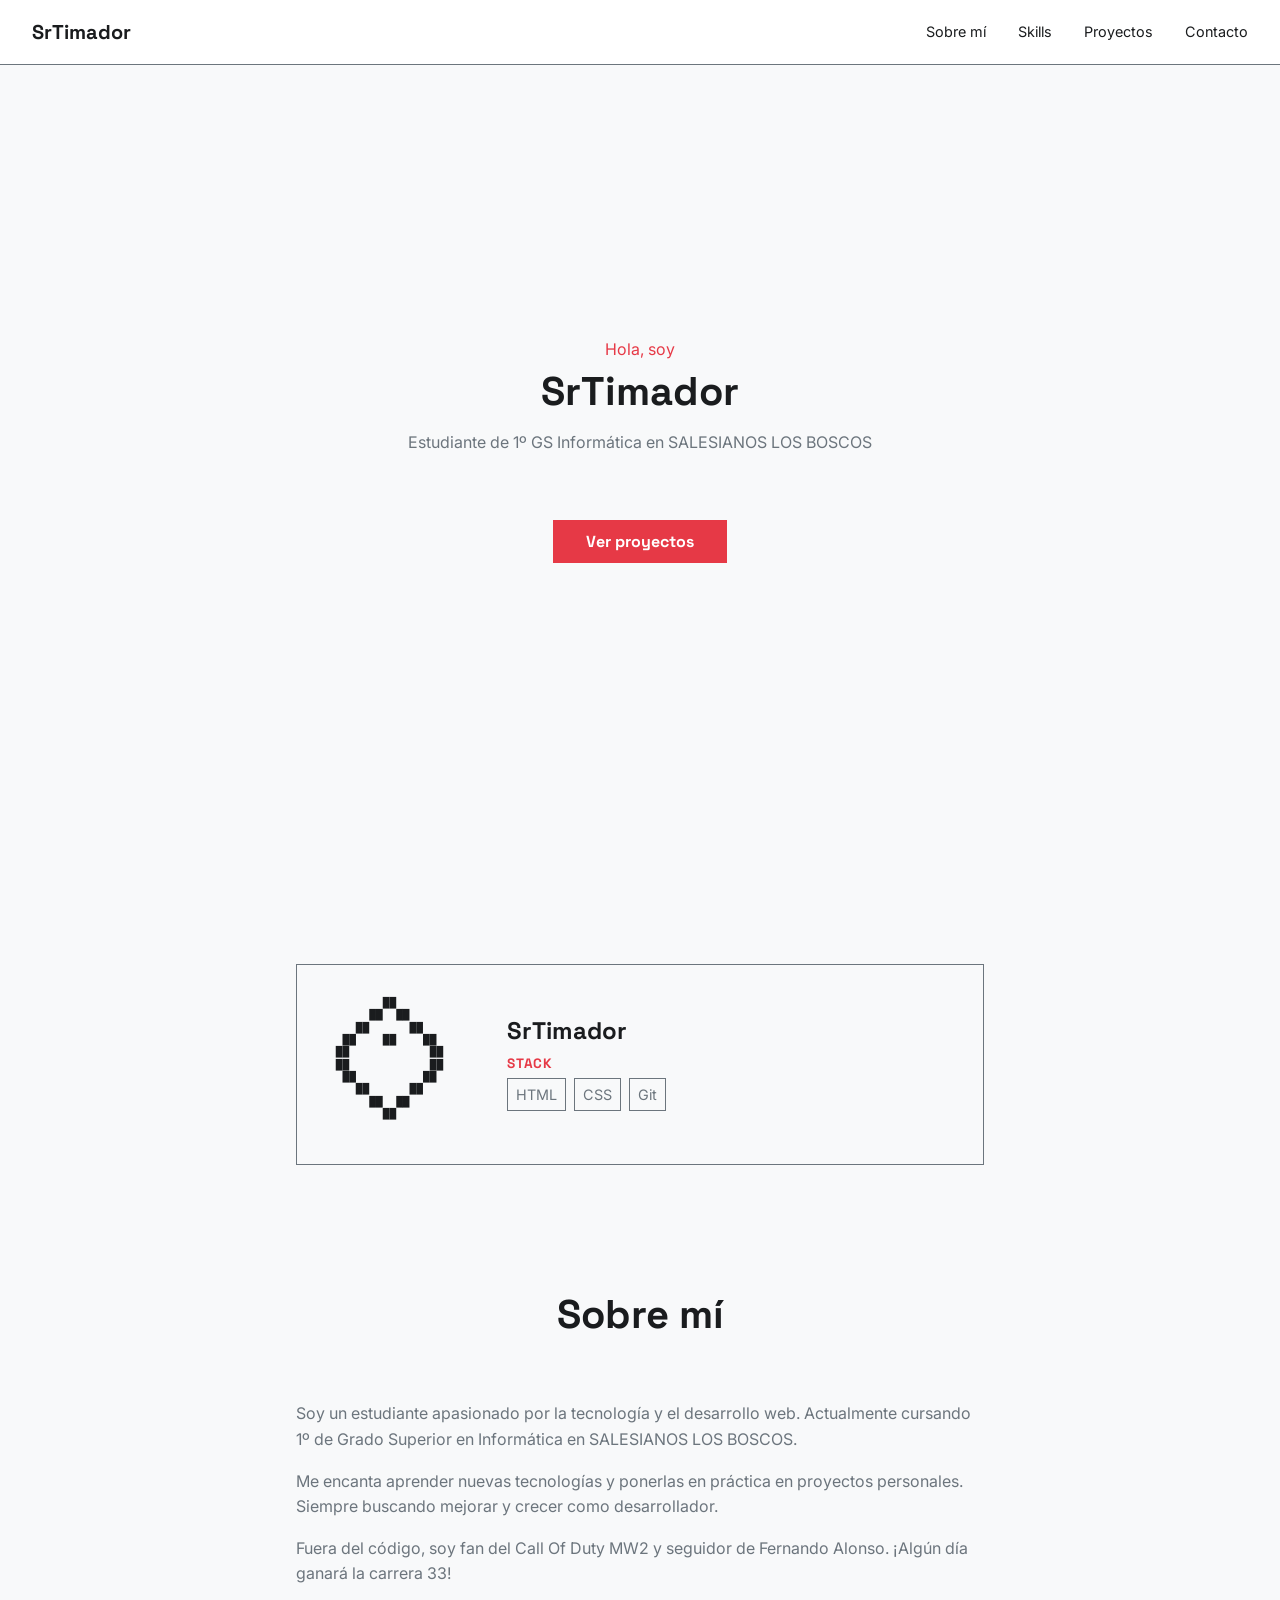
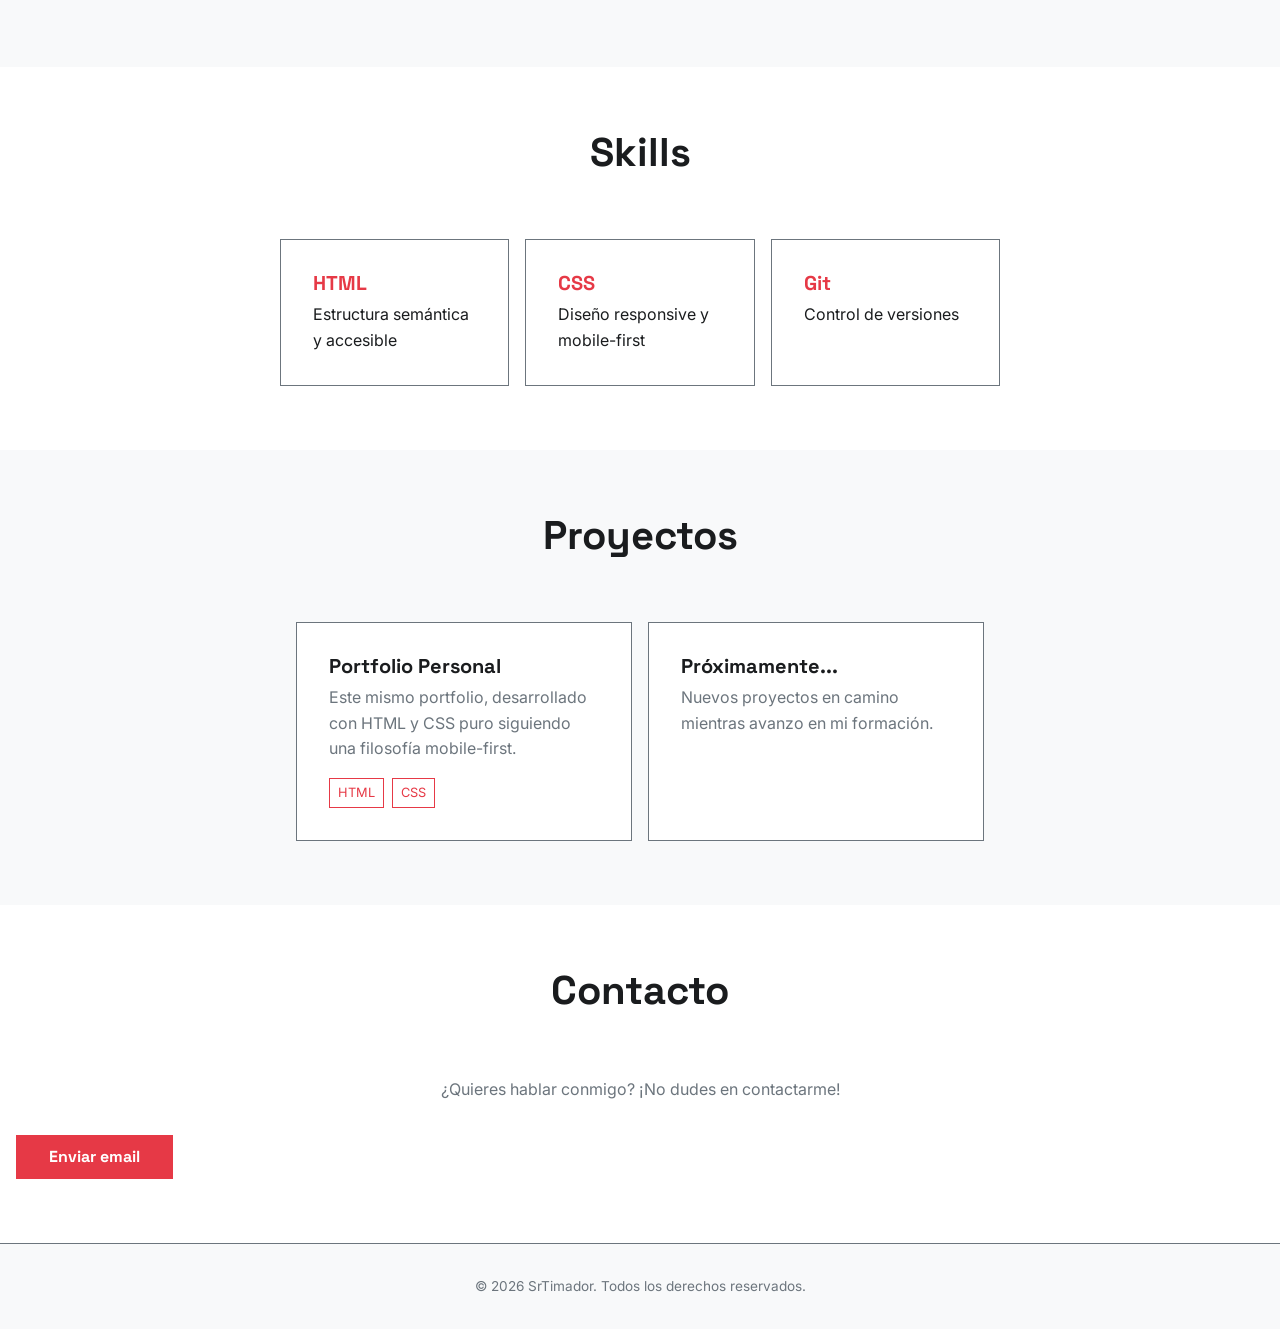
==== portfolio.html @ 5d16a778 "fase 1 portfolio personal con design system e identidad Batman ASCII" ====
<!DOCTYPE html>
<html lang="es">
<head>
  <meta charset="UTF-8">
  <meta name="viewport" content="width=device-width, initial-scale=1.0">
  <title>SrTimador - Portfolio</title>
  <link rel="stylesheet" href="style.css">
  <link rel="preconnect" href="https://fonts.googleapis.com">
  <link rel="preconnect" href="https://fonts.gstatic.com" crossorigin>
  <link href="https://fonts.googleapis.com/css2?family=Inter:wght@400;600&family=Space+Grotesk:wght@700&display=swap" rel="stylesheet">
</head>
<body>
  <!-- Navegación -->
  <nav class="nav">
    <a href="index.html" class="nav__logo">SrTimador</a>
    <ul class="nav__links">
      <li><a href="#sobre-mi">Sobre mí</a></li>
      <li><a href="#skills">Skills</a></li>
      <li><a href="#proyectos">Proyectos</a></li>
      <li><a href="#contacto">Contacto</a></li>
    </ul>
  </nav>

  <!-- Hero -->
  <header class="hero">
    <div class="hero__content">
      <p class="hero__greeting">Hola, soy</p>
      <h1 class="hero__title">SrTimador</h1>
      <p class="hero__subtitle">Estudiante de 1º GS Informática en SALESIANOS LOS BOSCOS</p>
      <a href="#proyectos" class="btn">Ver proyectos</a>
    </div>
  </header>

  <!-- Identidad -->
  <section class="section">
    <div class="identity">
      <pre class="identity__ascii">
        ██
      ██  ██
    ██      ██
  ██    ██    ██
 ██            ██
 ██            ██
  ██          ██
    ██      ██
      ██  ██
        ██
      </pre>
      <div class="identity__info">
        <h2 class="identity__name">SrTimador</h2>
        <div class="identity__stack">
          <span class="identity__label">Stack</span>
          <ul class="identity__list">
            <li>HTML</li>
            <li>CSS</li>
            <li>Git</li>
          </ul>
        </div>
      </div>
    </div>
  </section>

  <!-- Sobre mí -->
  <section id="sobre-mi" class="section">
    <h2 class="section__title">Sobre mí</h2>
    <div class="about">
      <div class="about__text">
        <p>Soy un estudiante apasionado por la tecnología y el desarrollo web. Actualmente cursando 1º de Grado Superior en Informática en SALESIANOS LOS BOSCOS.</p>
        <p>Me encanta aprender nuevas tecnologías y ponerlas en práctica en proyectos personales. Siempre buscando mejorar y crecer como desarrollador.</p>
        <p>Fuera del código, soy fan del Call Of Duty MW2 y seguidor de Fernando Alonso. ¡Algún día ganará la carrera 33!</p>
      </div>
    </div>
  </section>

  <!-- Skills -->
  <section id="skills" class="section section--alt">
    <h2 class="section__title">Skills</h2>
    <div class="skills">
      <div class="skill-card">
        <h3 class="skill-card__title">HTML</h3>
        <p>Estructura semántica y accesible</p>
      </div>
      <div class="skill-card">
        <h3 class="skill-card__title">CSS</h3>
        <p>Diseño responsive y mobile-first</p>
      </div>
      <div class="skill-card">
        <h3 class="skill-card__title">Git</h3>
        <p>Control de versiones</p>
      </div>
    </div>
  </section>

  <!-- Proyectos -->
  <section id="proyectos" class="section">
    <h2 class="section__title">Proyectos</h2>
    <div class="projects">
      <article class="project-card">
        <div class="project-card__content">
          <h3 class="project-card__title">Portfolio Personal</h3>
          <p class="project-card__desc">Este mismo portfolio, desarrollado con HTML y CSS puro siguiendo una filosofía mobile-first.</p>
          <div class="project-card__tags">
            <span class="tag">HTML</span>
            <span class="tag">CSS</span>
          </div>
        </div>
      </article>
      <article class="project-card">
        <div class="project-card__content">
          <h3 class="project-card__title">Próximamente...</h3>
          <p class="project-card__desc">Nuevos proyectos en camino mientras avanzo en mi formación.</p>
        </div>
      </article>
    </div>
  </section>

  <!-- Contacto -->
  <section id="contacto" class="section section--alt">
    <h2 class="section__title">Contacto</h2>
    <p class="contact__text">¿Quieres hablar conmigo? ¡No dudes en contactarme!</p>
    <a href="mailto:contacto@ejemplo.com" class="btn">Enviar email</a>
  </section>

  <!-- Footer -->
  <footer class="footer">
    <p>&copy; 2026 SrTimador. Todos los derechos reservados.</p>
  </footer>
</body>
</html>
---- style.css ----
/* Reset y estilos base */
* {
  margin: 0;
  padding: 0;
  box-sizing: border-box;
}

:root {
  --color-primary: #1A1C1E;
  --color-accent: #E63946;
  --color-background: #F8F9FA;
  --color-text: #1A1C1E;
  --color-muted: #6C757D;
  --color-white: #FFFFFF;
  --font-heading: "Space Grotesk", sans-serif;
  --font-body: "Inter", sans-serif;
  --spacing-xs: 4px;
  --spacing-sm: 8px;
  --spacing-md: 16px;
  --spacing-lg: 32px;
  --spacing-xl: 64px;
}

html {
  scroll-behavior: smooth;
}

body {
  font-family: var(--font-body);
  font-size: 1rem;
  line-height: 1.6;
  background-color: var(--color-background);
  color: var(--color-text);
}

h1, h2, h3 {
  font-family: var(--font-heading);
  font-weight: 700;
  line-height: 1.1;
}

a {
  color: var(--color-accent);
  text-decoration: none;
}

a:hover {
  text-decoration: underline;
}

/* Navegación */
.nav {
  position: fixed;
  top: 0;
  left: 0;
  right: 0;
  display: flex;
  justify-content: space-between;
  align-items: center;
  padding: var(--spacing-md);
  background: var(--color-white);
  border-bottom: 1px solid var(--color-muted);
  z-index: 1000;
}

.nav__logo {
  font-family: var(--font-heading);
  font-size: 1.25rem;
  font-weight: 700;
  color: var(--color-primary);
}

.nav__logo:hover {
  text-decoration: none;
}

.nav__links {
  display: flex;
  gap: var(--spacing-lg);
  list-style: none;
}

.nav__links a {
  color: var(--color-text);
  font-size: 0.9rem;
  transition: color 0.2s;
}

.nav__links a:hover {
  color: var(--color-accent);
  text-decoration: none;
}

/* Hero */
.hero {
  min-height: 100vh;
  display: flex;
  align-items: center;
  justify-content: center;
  text-align: center;
  padding: var(--spacing-xl) var(--spacing-md);
}

.hero__greeting {
  color: var(--color-accent);
  font-size: 1rem;
  margin-bottom: var(--spacing-sm);
}

.hero__title {
  font-size: 2.5rem;
  color: var(--color-primary);
  margin-bottom: var(--spacing-md);
}

.hero__subtitle {
  color: var(--color-muted);
  font-size: 1rem;
  margin-bottom: var(--spacing-xl);
}

/* Botones */
.btn {
  display: inline-block;
  padding: var(--spacing-sm) var(--spacing-lg);
  background: var(--color-accent);
  color: var(--color-white);
  font-family: var(--font-heading);
  font-weight: 700;
  border: 1px solid var(--color-accent);
  border-radius: 0;
  transition: background 0.2s, color 0.2s;
}

.btn:hover {
  background: var(--color-white);
  color: var(--color-accent);
  transform: none;
  text-decoration: none;
}

/* Secciones */
.section {
  padding: var(--spacing-xl) var(--spacing-md);
  max-width: 720px;
  margin: 0 auto;
}

.section--alt {
  background-color: var(--color-white);
  max-width: 100%;
}

.section--alt > .section__title,
.section--alt > .skills,
.section--alt > .projects,
.section--alt > .contact__text,
.section--alt > .btn {
  max-width: 720px;
  margin-left: auto;
  margin-right: auto;
}

.section__title {
  font-size: 2.5rem;
  color: var(--color-primary);
  margin-bottom: var(--spacing-xl);
  text-align: center;
}

/* Identidad */
.identity {
  display: flex;
  flex-direction: column;
  align-items: center;
  gap: var(--spacing-lg);
  border: 1px solid var(--color-muted);
  padding: var(--spacing-lg);
}

.identity__ascii {
  font-family: monospace;
  font-size: 0.7rem;
  line-height: 1.1;
  color: var(--color-primary);
  white-space: pre;
  margin: 0;
}

.identity__info {
  text-align: center;
}

.identity__name {
  font-family: var(--font-heading);
  font-size: 1.5rem;
  font-weight: 700;
  color: var(--color-text);
  margin-bottom: var(--spacing-sm);
}

.identity__label {
  font-family: var(--font-heading);
  font-weight: 700;
  color: var(--color-accent);
  font-size: 0.85rem;
  text-transform: uppercase;
  letter-spacing: 0.05em;
  display: block;
  margin-bottom: var(--spacing-xs);
}

.identity__list {
  list-style: none;
  display: flex;
  gap: var(--spacing-sm);
  justify-content: center;
  padding: 0;
  margin: 0;
}

.identity__list li {
  font-family: var(--font-body);
  font-size: 0.9rem;
  color: var(--color-muted);
  padding: var(--spacing-xs) var(--spacing-sm);
  border: 1px solid var(--color-muted);
}

/* Sobre mí */
.about__text p {
  margin-bottom: var(--spacing-md);
  color: var(--color-muted);
}

/* Skills */
.skills {
  display: grid;
  grid-template-columns: 1fr;
  gap: var(--spacing-md);
}

.skill-card {
  background: var(--color-white);
  padding: var(--spacing-lg);
  border: 1px solid var(--color-muted);
}

.skill-card:hover {
  border-color: var(--color-accent);
}

.skill-card__title {
  font-size: 1.25rem;
  color: var(--color-accent);
  margin-bottom: var(--spacing-sm);
}

/* Proyectos */
.projects {
  display: grid;
  grid-template-columns: 1fr;
  gap: var(--spacing-md);
}

.project-card {
  background: var(--color-white);
  border: 1px solid var(--color-muted);
  transition: border-color 0.2s;
}

.project-card:hover {
  border-color: var(--color-accent);
}

.project-card__content {
  padding: var(--spacing-lg);
}

.project-card__title {
  font-size: 1.25rem;
  color: var(--color-primary);
  margin-bottom: var(--spacing-sm);
}

.project-card__desc {
  color: var(--color-muted);
  margin-bottom: var(--spacing-md);
}

.project-card__tags {
  display: flex;
  gap: var(--spacing-sm);
  flex-wrap: wrap;
}

.tag {
  background: transparent;
  color: var(--color-accent);
  padding: var(--spacing-xs) var(--spacing-sm);
  border: 1px solid var(--color-accent);
  font-size: 0.8rem;
  font-family: var(--font-body);
}

/* Contacto */
.contact__text {
  text-align: center;
  color: var(--color-muted);
  margin-bottom: var(--spacing-lg);
}

/* Footer */
.footer {
  text-align: center;
  padding: var(--spacing-lg) var(--spacing-md);
  color: var(--color-muted);
  font-size: 0.85rem;
  border-top: 1px solid var(--color-muted);
}

/* Tablet y desktop */
@media (min-width: 768px) {
  .hero__title {
    font-size: 2.5rem;
  }

  .identity {
    flex-direction: row;
    text-align: left;
    gap: var(--spacing-xl);
  }

  .identity__info {
    text-align: left;
  }

  .identity__list {
    justify-content: flex-start;
  }

  .skills {
    grid-template-columns: repeat(3, 1fr);
  }

  .projects {
    grid-template-columns: repeat(2, 1fr);
  }

  .nav {
    padding: var(--spacing-md) var(--spacing-lg);
  }
}
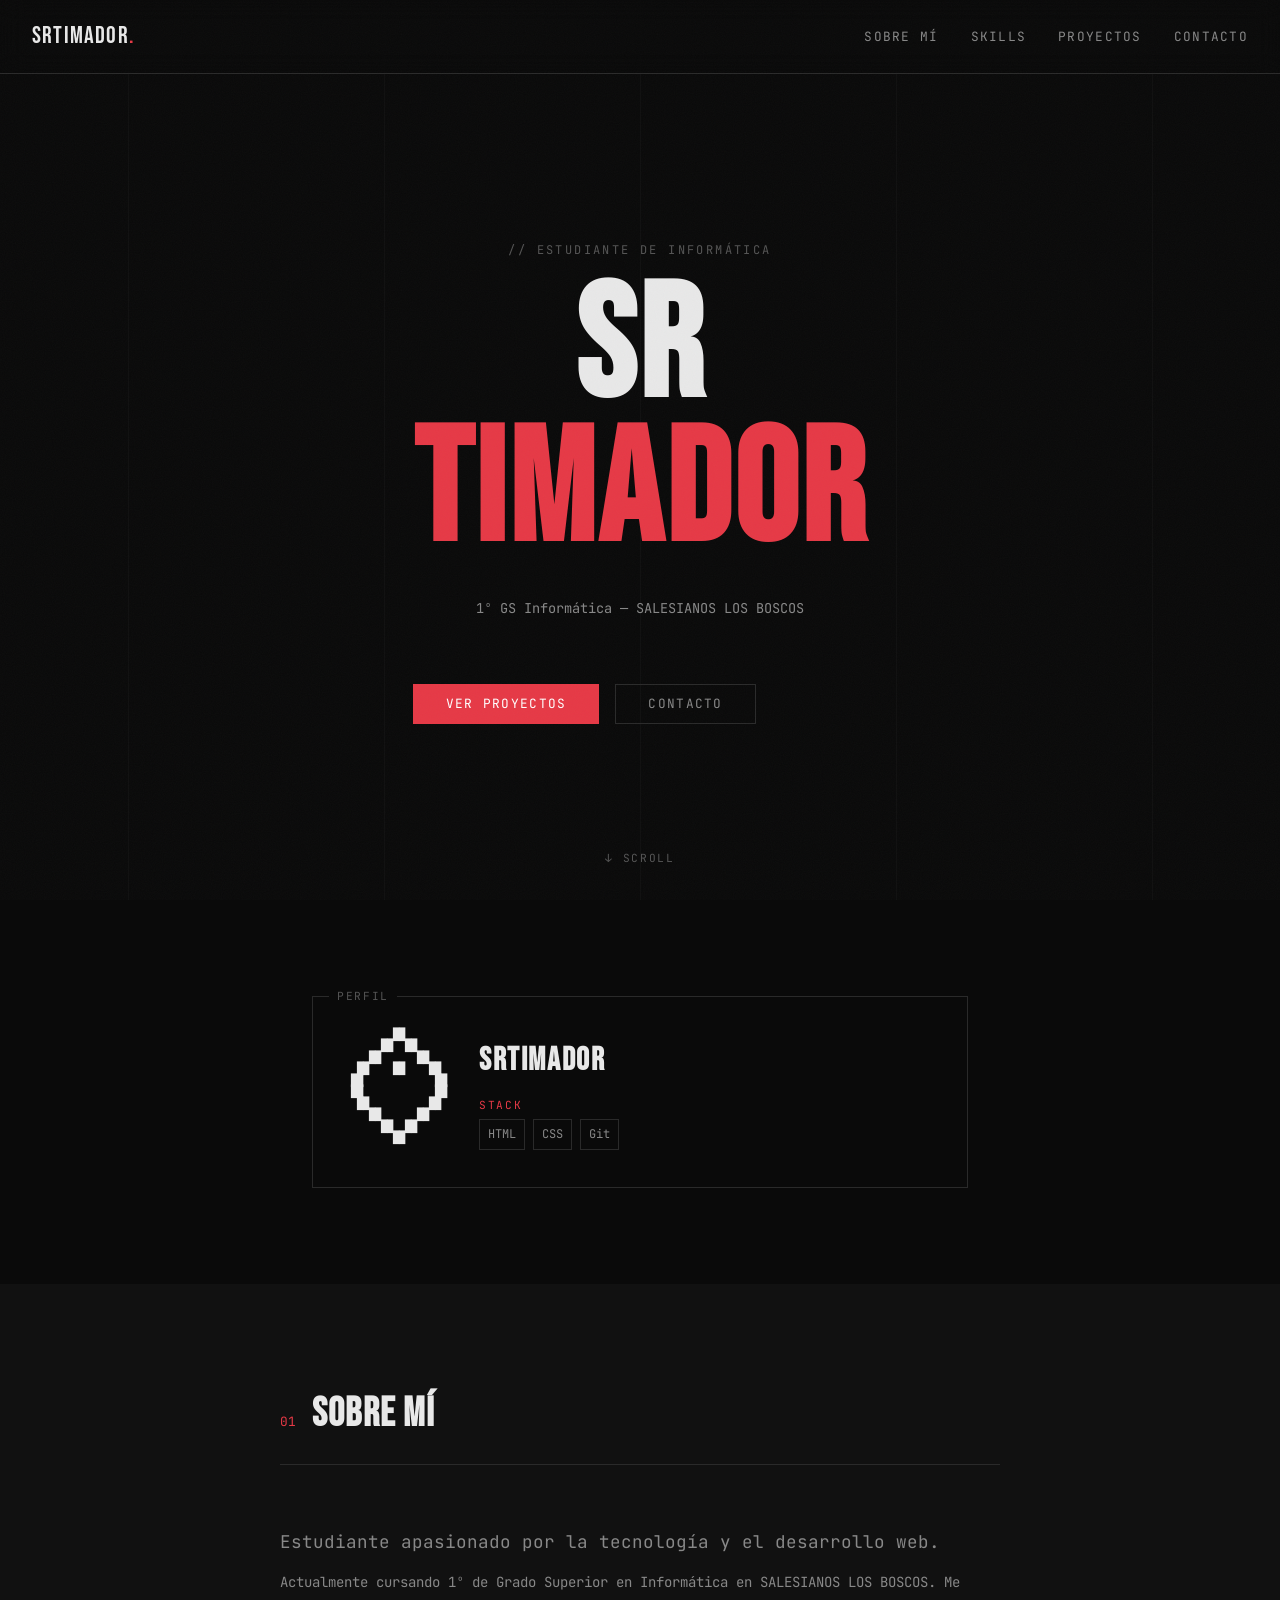
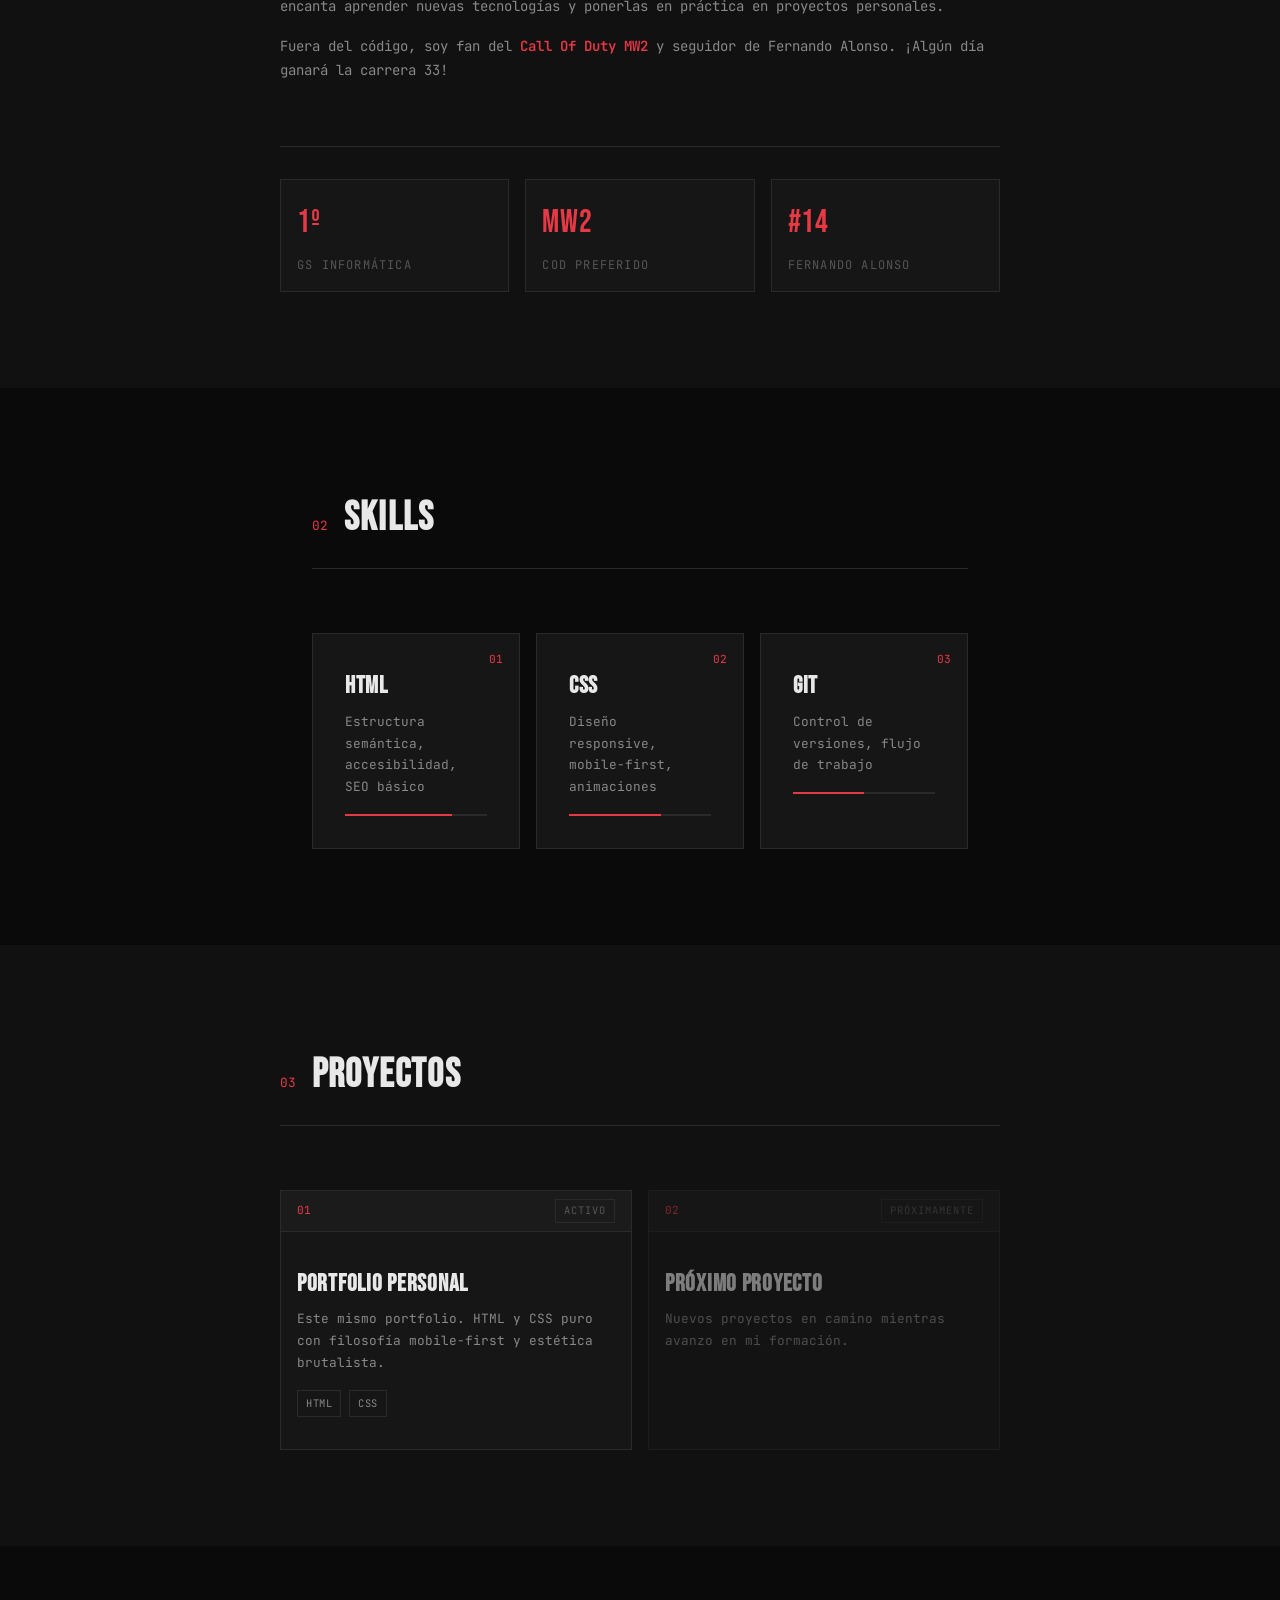
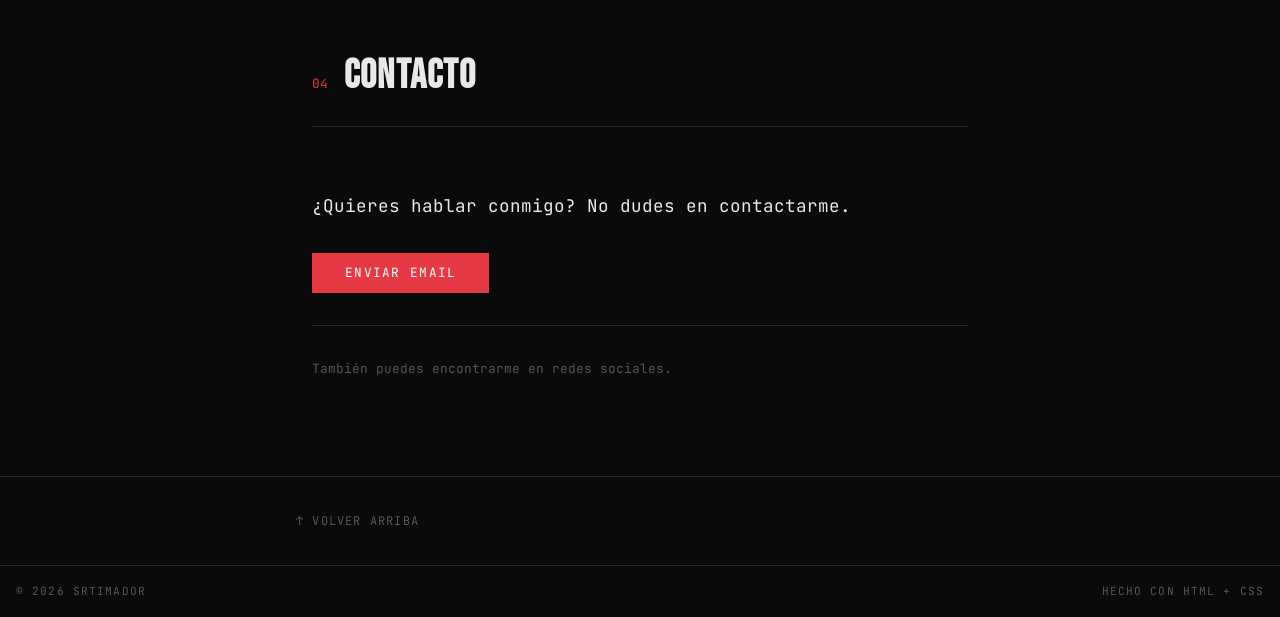
==== commit 912f40b1: "commit" ====
--- a/portfolio.html
+++ b/portfolio.html
@@ -7,34 +7,60 @@
   <link rel="stylesheet" href="style.css">
   <link rel="preconnect" href="https://fonts.googleapis.com">
   <link rel="preconnect" href="https://fonts.gstatic.com" crossorigin>
-  <link href="https://fonts.googleapis.com/css2?family=Inter:wght@400;600&family=Space+Grotesk:wght@700&display=swap" rel="stylesheet">
+  <link href="https://fonts.googleapis.com/css2?family=Bebas+Neue&family=JetBrains+Mono:wght@400;600&display=swap" rel="stylesheet">
 </head>
 <body>
+  <div class="noise" aria-hidden="true"></div>
+
   <!-- Navegación -->
   <nav class="nav">
-    <a href="index.html" class="nav__logo">SrTimador</a>
+    <a href="index.html" class="nav__logo">SrTimador<span class="nav__dot">.</span></a>
     <ul class="nav__links">
       <li><a href="#sobre-mi">Sobre mí</a></li>
       <li><a href="#skills">Skills</a></li>
       <li><a href="#proyectos">Proyectos</a></li>
       <li><a href="#contacto">Contacto</a></li>
     </ul>
+    <button class="nav__toggle" aria-label="Abrir menú" aria-expanded="false">
+      <span></span>
+      <span></span>
+      <span></span>
+    </button>
   </nav>
+
+  <!-- Mobile menu -->
+  <div class="mobile-menu" id="mobile-menu">
+    <a href="#sobre-mi" class="mobile-menu__link">Sobre mí</a>
+    <a href="#skills" class="mobile-menu__link">Skills</a>
+    <a href="#proyectos" class="mobile-menu__link">Proyectos</a>
+    <a href="#contacto" class="mobile-menu__link">Contacto</a>
+  </div>
 
   <!-- Hero -->
   <header class="hero">
+    <div class="hero__bg-lines" aria-hidden="true">
+      <span></span><span></span><span></span><span></span><span></span>
+    </div>
     <div class="hero__content">
-      <p class="hero__greeting">Hola, soy</p>
-      <h1 class="hero__title">SrTimador</h1>
-      <p class="hero__subtitle">Estudiante de 1º GS Informática en SALESIANOS LOS BOSCOS</p>
-      <a href="#proyectos" class="btn">Ver proyectos</a>
+      <p class="hero__tag">// estudiante de informática</p>
+      <h1 class="hero__title">
+        <span class="hero__line">Sr</span><span class="hero__line hero__line--accent">Timador</span>
+      </h1>
+      <p class="hero__subtitle">1º GS Informática — SALESIANOS LOS BOSCOS</p>
+      <div class="hero__cta">
+        <a href="#proyectos" class="btn btn--primary">Ver proyectos</a>
+        <a href="#contacto" class="btn btn--outline">Contacto</a>
+      </div>
+    </div>
+    <div class="hero__scroll" aria-hidden="true">
+      <span>↓ scroll</span>
     </div>
   </header>
 
   <!-- Identidad -->
-  <section class="section">
-    <div class="identity">
-      <pre class="identity__ascii">
+  <section class="identity section" id="top">
+    <div class="identity__grid">
+      <pre class="identity__ascii" aria-hidden="true">
         ██
       ██  ██
     ██      ██
@@ -61,53 +87,88 @@
   </section>
 
   <!-- Sobre mí -->
-  <section id="sobre-mi" class="section">
-    <h2 class="section__title">Sobre mí</h2>
+  <section id="sobre-mi" class="section section--alt">
+    <div class="section__header">
+      <span class="section__num">01</span>
+      <h2 class="section__title">Sobre mí</h2>
+    </div>
     <div class="about">
-      <div class="about__text">
-        <p>Soy un estudiante apasionado por la tecnología y el desarrollo web. Actualmente cursando 1º de Grado Superior en Informática en SALESIANOS LOS BOSCOS.</p>
-        <p>Me encanta aprender nuevas tecnologías y ponerlas en práctica en proyectos personales. Siempre buscando mejorar y crecer como desarrollador.</p>
-        <p>Fuera del código, soy fan del Call Of Duty MW2 y seguidor de Fernando Alonso. ¡Algún día ganará la carrera 33!</p>
+      <p class="about__lead">Estudiante apasionado por la tecnología y el desarrollo web.</p>
+      <p>Actualmente cursando 1º de Grado Superior en Informática en SALESIANOS LOS BOSCOS. Me encanta aprender nuevas tecnologías y ponerlas en práctica en proyectos personales.</p>
+      <p>Fuera del código, soy fan del <strong>Call Of Duty MW2</strong> y seguidor de Fernando Alonso. ¡Algún día ganará la carrera 33!</p>
+      <div class="about__stats">
+        <div class="stat">
+          <span class="stat__num">1º</span>
+          <span class="stat__label">GS Informática</span>
+        </div>
+        <div class="stat">
+          <span class="stat__num">MW2</span>
+          <span class="stat__label">COD preferido</span>
+        </div>
+        <div class="stat">
+          <span class="stat__num">#14</span>
+          <span class="stat__label">Fernando Alonso</span>
+        </div>
       </div>
     </div>
   </section>
 
   <!-- Skills -->
-  <section id="skills" class="section section--alt">
-    <h2 class="section__title">Skills</h2>
+  <section id="skills" class="section">
+    <div class="section__header">
+      <span class="section__num">02</span>
+      <h2 class="section__title">Skills</h2>
+    </div>
     <div class="skills">
       <div class="skill-card">
+        <span class="skill-card__num">01</span>
         <h3 class="skill-card__title">HTML</h3>
-        <p>Estructura semántica y accesible</p>
+        <p>Estructura semántica, accesibilidad, SEO básico</p>
+        <div class="skill-card__bar"><div class="skill-card__fill" style="--fill: 75%"></div></div>
       </div>
       <div class="skill-card">
+        <span class="skill-card__num">02</span>
         <h3 class="skill-card__title">CSS</h3>
-        <p>Diseño responsive y mobile-first</p>
+        <p>Diseño responsive, mobile-first, animaciones</p>
+        <div class="skill-card__bar"><div class="skill-card__fill" style="--fill: 65%"></div></div>
       </div>
       <div class="skill-card">
+        <span class="skill-card__num">03</span>
         <h3 class="skill-card__title">Git</h3>
-        <p>Control de versiones</p>
+        <p>Control de versiones, flujo de trabajo</p>
+        <div class="skill-card__bar"><div class="skill-card__fill" style="--fill: 50%"></div></div>
       </div>
     </div>
   </section>
 
   <!-- Proyectos -->
-  <section id="proyectos" class="section">
-    <h2 class="section__title">Proyectos</h2>
+  <section id="proyectos" class="section section--alt">
+    <div class="section__header">
+      <span class="section__num">03</span>
+      <h2 class="section__title">Proyectos</h2>
+    </div>
     <div class="projects">
       <article class="project-card">
+        <div class="project-card__header">
+          <span class="project-card__num">01</span>
+          <span class="project-card__status">activo</span>
+        </div>
         <div class="project-card__content">
           <h3 class="project-card__title">Portfolio Personal</h3>
-          <p class="project-card__desc">Este mismo portfolio, desarrollado con HTML y CSS puro siguiendo una filosofía mobile-first.</p>
+          <p class="project-card__desc">Este mismo portfolio. HTML y CSS puro con filosofía mobile-first y estética brutalista.</p>
           <div class="project-card__tags">
             <span class="tag">HTML</span>
             <span class="tag">CSS</span>
           </div>
         </div>
       </article>
-      <article class="project-card">
+      <article class="project-card project-card--placeholder">
+        <div class="project-card__header">
+          <span class="project-card__num">02</span>
+          <span class="project-card__status">próximamente</span>
+        </div>
         <div class="project-card__content">
-          <h3 class="project-card__title">Próximamente...</h3>
+          <h3 class="project-card__title">Próximo proyecto</h3>
           <p class="project-card__desc">Nuevos proyectos en camino mientras avanzo en mi formación.</p>
         </div>
       </article>
@@ -115,15 +176,45 @@
   </section>
 
   <!-- Contacto -->
-  <section id="contacto" class="section section--alt">
-    <h2 class="section__title">Contacto</h2>
-    <p class="contact__text">¿Quieres hablar conmigo? ¡No dudes en contactarme!</p>
-    <a href="mailto:contacto@ejemplo.com" class="btn">Enviar email</a>
+  <section id="contacto" class="section">
+    <div class="section__header">
+      <span class="section__num">04</span>
+      <h2 class="section__title">Contacto</h2>
+    </div>
+    <div class="contact">
+      <p class="contact__text">¿Quieres hablar conmigo? No dudes en contactarme.</p>
+      <div class="contact__actions">
+        <a href="mailto:contacto@ejemplo.com" class="btn btn--primary">Enviar email</a>
+      </div>
+      <div class="contact__divider" aria-hidden="true"></div>
+      <p class="contact__note">También puedes encontrarme en redes sociales.</p>
+    </div>
   </section>
 
   <!-- Footer -->
   <footer class="footer">
-    <p>&copy; 2026 SrTimador. Todos los derechos reservados.</p>
+    <div class="footer__top">
+      <a href="#top" class="footer__back">↑ volver arriba</a>
+    </div>
+    <div class="footer__bottom">
+      <p>&copy; 2026 SrTimador</p>
+      <p class="footer__made">Hecho con HTML + CSS</p>
+    </div>
   </footer>
+
+  <script>
+    // Mobile menu toggle
+    const toggle = document.querySelector('.nav__toggle');
+    const menu = document.getElementById('mobile-menu');
+    toggle.addEventListener('click', () => {
+      const expanded = toggle.getAttribute('aria-expanded') === 'true';
+      toggle.setAttribute('aria-expanded', !expanded);
+      menu.classList.toggle('active');
+    });
+    // Close menu on link click
+    menu.querySelectorAll('a').forEach(link => {
+      link.addEventListener('click', () => menu.classList.remove('active'));
+    });
+  </script>
 </body>
 </html>
--- a/style.css
+++ b/style.css
@@ -1,4 +1,4 @@
-/* Reset y estilos base */
+/* ========== RESET & VARIABLES ========== */
 * {
   margin: 0;
   padding: 0;
@@ -6,19 +6,23 @@
 }
 
 :root {
-  --color-primary: #1A1C1E;
-  --color-accent: #E63946;
-  --color-background: #F8F9FA;
-  --color-text: #1A1C1E;
-  --color-muted: #6C757D;
-  --color-white: #FFFFFF;
-  --font-heading: "Space Grotesk", sans-serif;
-  --font-body: "Inter", sans-serif;
-  --spacing-xs: 4px;
-  --spacing-sm: 8px;
-  --spacing-md: 16px;
-  --spacing-lg: 32px;
-  --spacing-xl: 64px;
+  --bg-primary: #0a0a0a;
+  --bg-secondary: #111111;
+  --bg-card: #161616;
+  --text-primary: #e8e8e8;
+  --text-secondary: #888888;
+  --text-muted: #555555;
+  --accent: #E63946;
+  --accent-glow: rgba(230, 57, 70, 0.15);
+  --border: #2a2a2a;
+  --font-display: "Bebas Neue", sans-serif;
+  --font-mono: "JetBrains Mono", monospace;
+  --space-xs: 4px;
+  --space-sm: 8px;
+  --space-md: 16px;
+  --space-lg: 32px;
+  --space-xl: 64px;
+  --space-2xl: 96px;
 }
 
 html {
@@ -26,29 +30,42 @@
 }
 
 body {
-  font-family: var(--font-body);
-  font-size: 1rem;
-  line-height: 1.6;
-  background-color: var(--color-background);
-  color: var(--color-text);
-}
-
-h1, h2, h3 {
-  font-family: var(--font-heading);
-  font-weight: 700;
-  line-height: 1.1;
+  font-family: var(--font-mono);
+  font-size: 14px;
+  line-height: 1.7;
+  background: var(--bg-primary);
+  color: var(--text-primary);
+  overflow-x: hidden;
 }
 
 a {
-  color: var(--color-accent);
+  color: var(--accent);
   text-decoration: none;
+  transition: color 0.2s;
 }
 
 a:hover {
-  text-decoration: underline;
-}
-
-/* Navegación */
+  color: #ff4d5a;
+}
+
+::selection {
+  background: var(--accent);
+  color: #fff;
+}
+
+/* ========== NOISE OVERLAY ========== */
+.noise {
+  position: fixed;
+  inset: 0;
+  z-index: 9999;
+  pointer-events: none;
+  opacity: 0.03;
+  background-image: url("data:image/svg+xml,%3Csvg viewBox='0 0 256 256' xmlns='http://www.w3.org/2000/svg'%3E%3Cfilter id='noise'%3E%3CfeTurbulence type='fractalNoise' baseFrequency='0.9' numOctaves='4' stitchTiles='stitch'/%3E%3C/filter%3E%3Crect width='100%25' height='100%25' filter='url(%23noise)'/%3E%3C/svg%3E");
+  background-repeat: repeat;
+  background-size: 256px;
+}
+
+/* ========== NAVIGATION ========== */
 .nav {
   position: fixed;
   top: 0;
@@ -57,132 +74,295 @@
   display: flex;
   justify-content: space-between;
   align-items: center;
-  padding: var(--spacing-md);
-  background: var(--color-white);
-  border-bottom: 1px solid var(--color-muted);
+  padding: var(--space-md) var(--space-lg);
+  background: rgba(10, 10, 10, 0.9);
+  backdrop-filter: blur(12px);
+  border-bottom: 1px solid var(--border);
   z-index: 1000;
 }
 
 .nav__logo {
-  font-family: var(--font-heading);
-  font-size: 1.25rem;
-  font-weight: 700;
-  color: var(--color-primary);
+  font-family: var(--font-display);
+  font-size: 1.5rem;
+  letter-spacing: 0.05em;
+  color: var(--text-primary);
 }
 
 .nav__logo:hover {
-  text-decoration: none;
+  color: var(--accent);
+}
+
+.nav__dot {
+  color: var(--accent);
 }
 
 .nav__links {
-  display: flex;
-  gap: var(--spacing-lg);
+  display: none;
+  gap: var(--space-lg);
   list-style: none;
 }
 
 .nav__links a {
-  color: var(--color-text);
-  font-size: 0.9rem;
-  transition: color 0.2s;
+  color: var(--text-secondary);
+  font-size: 0.8rem;
+  text-transform: uppercase;
+  letter-spacing: 0.1em;
+  position: relative;
+}
+
+.nav__links a::after {
+  content: "";
+  position: absolute;
+  bottom: -4px;
+  left: 0;
+  width: 0;
+  height: 1px;
+  background: var(--accent);
+  transition: width 0.3s;
 }
 
 .nav__links a:hover {
-  color: var(--color-accent);
-  text-decoration: none;
-}
-
-/* Hero */
+  color: var(--text-primary);
+}
+
+.nav__links a:hover::after {
+  width: 100%;
+}
+
+.nav__toggle {
+  display: flex;
+  flex-direction: column;
+  gap: 5px;
+  background: none;
+  border: none;
+  cursor: pointer;
+  padding: 8px;
+}
+
+.nav__toggle span {
+  width: 24px;
+  height: 2px;
+  background: var(--text-primary);
+  transition: all 0.3s;
+}
+
+/* Mobile menu */
+.mobile-menu {
+  position: fixed;
+  top: 0;
+  left: 0;
+  right: 0;
+  bottom: 0;
+  background: rgba(10, 10, 10, 0.98);
+  display: flex;
+  flex-direction: column;
+  justify-content: center;
+  align-items: center;
+  gap: var(--space-lg);
+  z-index: 999;
+  opacity: 0;
+  pointer-events: none;
+  transition: opacity 0.3s;
+}
+
+.mobile-menu.active {
+  opacity: 1;
+  pointer-events: all;
+}
+
+.mobile-menu__link {
+  font-family: var(--font-display);
+  font-size: 2.5rem;
+  color: var(--text-primary);
+  letter-spacing: 0.05em;
+}
+
+.mobile-menu__link:hover {
+  color: var(--accent);
+}
+
+/* ========== HERO ========== */
 .hero {
   min-height: 100vh;
   display: flex;
+  flex-direction: column;
+  justify-content: center;
   align-items: center;
-  justify-content: center;
   text-align: center;
-  padding: var(--spacing-xl) var(--spacing-md);
-}
-
-.hero__greeting {
-  color: var(--color-accent);
-  font-size: 1rem;
-  margin-bottom: var(--spacing-sm);
+  padding: var(--space-2xl) var(--space-md) var(--space-lg);
+  position: relative;
+  overflow: hidden;
+}
+
+.hero__bg-lines {
+  position: absolute;
+  inset: 0;
+  display: flex;
+  justify-content: space-around;
+  opacity: 0.05;
+}
+
+.hero__bg-lines span {
+  width: 1px;
+  height: 100%;
+  background: var(--text-secondary);
+}
+
+.hero__tag {
+  color: var(--text-muted);
+  font-size: 0.75rem;
+  text-transform: uppercase;
+  letter-spacing: 0.2em;
+  margin-bottom: var(--space-md);
+  animation: fadeInUp 0.6s ease both;
 }
 
 .hero__title {
-  font-size: 2.5rem;
-  color: var(--color-primary);
-  margin-bottom: var(--spacing-md);
+  font-family: var(--font-display);
+  font-size: 5rem;
+  line-height: 0.9;
+  letter-spacing: 0.02em;
+  margin-bottom: var(--space-lg);
+}
+
+.hero__line {
+  display: block;
+  animation: slideIn 0.8s ease both;
+}
+
+.hero__line--accent {
+  color: var(--accent);
+  animation-delay: 0.15s;
 }
 
 .hero__subtitle {
-  color: var(--color-muted);
-  font-size: 1rem;
-  margin-bottom: var(--spacing-xl);
-}
-
-/* Botones */
+  color: var(--text-secondary);
+  font-size: 0.85rem;
+  margin-bottom: var(--space-xl);
+  animation: fadeInUp 0.6s ease 0.3s both;
+}
+
+.hero__cta {
+  display: flex;
+  gap: var(--space-md);
+  animation: fadeInUp 0.6s ease 0.45s both;
+}
+
+.hero__scroll {
+  position: absolute;
+  bottom: var(--space-lg);
+  left: 50%;
+  transform: translateX(-50%);
+  color: var(--text-muted);
+  font-size: 0.7rem;
+  text-transform: uppercase;
+  letter-spacing: 0.15em;
+  animation: bounce 2s infinite;
+}
+
+/* ========== BUTTONS ========== */
 .btn {
+  font-family: var(--font-mono);
+  font-size: 0.8rem;
+  text-transform: uppercase;
+  letter-spacing: 0.1em;
+  padding: var(--space-sm) var(--space-lg);
+  border: 1px solid var(--accent);
+  cursor: pointer;
+  transition: all 0.2s;
   display: inline-block;
-  padding: var(--spacing-sm) var(--spacing-lg);
-  background: var(--color-accent);
-  color: var(--color-white);
-  font-family: var(--font-heading);
-  font-weight: 700;
-  border: 1px solid var(--color-accent);
-  border-radius: 0;
-  transition: background 0.2s, color 0.2s;
-}
-
-.btn:hover {
-  background: var(--color-white);
-  color: var(--color-accent);
-  transform: none;
-  text-decoration: none;
-}
-
-/* Secciones */
+}
+
+.btn--primary {
+  background: var(--accent);
+  color: #fff;
+}
+
+.btn--primary:hover {
+  background: transparent;
+  color: var(--accent);
+}
+
+.btn--outline {
+  background: transparent;
+  color: var(--text-secondary);
+  border-color: var(--border);
+}
+
+.btn--outline:hover {
+  border-color: var(--text-primary);
+  color: var(--text-primary);
+}
+
+/* ========== SECTIONS ========== */
 .section {
-  padding: var(--spacing-xl) var(--spacing-md);
+  padding: var(--space-2xl) var(--space-md);
   max-width: 720px;
   margin: 0 auto;
 }
 
 .section--alt {
-  background-color: var(--color-white);
+  background: var(--bg-secondary);
   max-width: 100%;
 }
 
-.section--alt > .section__title,
-.section--alt > .skills,
-.section--alt > .projects,
-.section--alt > .contact__text,
-.section--alt > .btn {
+.section--alt > * {
   max-width: 720px;
   margin-left: auto;
   margin-right: auto;
 }
 
+.section__header {
+  display: flex;
+  align-items: baseline;
+  gap: var(--space-md);
+  margin-bottom: var(--space-xl);
+  padding-bottom: var(--space-md);
+  border-bottom: 1px solid var(--border);
+}
+
+.section__num {
+  font-family: var(--font-mono);
+  font-size: 0.8rem;
+  color: var(--accent);
+}
+
 .section__title {
+  font-family: var(--font-display);
   font-size: 2.5rem;
-  color: var(--color-primary);
-  margin-bottom: var(--spacing-xl);
-  text-align: center;
-}
-
-/* Identidad */
-.identity {
+  letter-spacing: 0.03em;
+  color: var(--text-primary);
+}
+
+/* ========== IDENTITY ========== */
+.identity__grid {
   display: flex;
   flex-direction: column;
   align-items: center;
-  gap: var(--spacing-lg);
-  border: 1px solid var(--color-muted);
-  padding: var(--spacing-lg);
+  gap: var(--space-lg);
+  padding: var(--space-lg);
+  border: 1px solid var(--border);
+  position: relative;
+}
+
+.identity__grid::before {
+  content: "perfil";
+  position: absolute;
+  top: -10px;
+  left: var(--space-md);
+  background: var(--bg-primary);
+  padding: 0 var(--space-sm);
+  font-size: 0.7rem;
+  color: var(--text-muted);
+  text-transform: uppercase;
+  letter-spacing: 0.15em;
 }
 
 .identity__ascii {
-  font-family: monospace;
-  font-size: 0.7rem;
+  font-family: var(--font-mono);
+  font-size: 0.65rem;
   line-height: 1.1;
-  color: var(--color-primary);
+  color: var(--text-primary);
   white-space: pre;
   margin: 0;
 }
@@ -192,162 +372,362 @@
 }
 
 .identity__name {
-  font-family: var(--font-heading);
-  font-size: 1.5rem;
-  font-weight: 700;
-  color: var(--color-text);
-  margin-bottom: var(--spacing-sm);
+  font-family: var(--font-display);
+  font-size: 2rem;
+  letter-spacing: 0.05em;
+  color: var(--text-primary);
+  margin-bottom: var(--space-sm);
 }
 
 .identity__label {
-  font-family: var(--font-heading);
-  font-weight: 700;
-  color: var(--color-accent);
-  font-size: 0.85rem;
-  text-transform: uppercase;
-  letter-spacing: 0.05em;
+  font-size: 0.7rem;
+  color: var(--accent);
+  text-transform: uppercase;
+  letter-spacing: 0.15em;
   display: block;
-  margin-bottom: var(--spacing-xs);
+  margin-bottom: var(--space-xs);
 }
 
 .identity__list {
   list-style: none;
   display: flex;
-  gap: var(--spacing-sm);
+  gap: var(--space-sm);
   justify-content: center;
   padding: 0;
-  margin: 0;
+  flex-wrap: wrap;
 }
 
 .identity__list li {
-  font-family: var(--font-body);
-  font-size: 0.9rem;
-  color: var(--color-muted);
-  padding: var(--spacing-xs) var(--spacing-sm);
-  border: 1px solid var(--color-muted);
-}
-
-/* Sobre mí */
-.about__text p {
-  margin-bottom: var(--spacing-md);
-  color: var(--color-muted);
-}
-
-/* Skills */
+  font-size: 0.75rem;
+  color: var(--text-secondary);
+  padding: var(--space-xs) var(--space-sm);
+  border: 1px solid var(--border);
+}
+
+/* ========== ABOUT ========== */
+.about__lead {
+  font-size: 1.1rem;
+  color: var(--text-primary);
+  margin-bottom: var(--space-md);
+  line-height: 1.5;
+}
+
+.about p {
+  color: var(--text-secondary);
+  margin-bottom: var(--space-md);
+}
+
+.about strong {
+  color: var(--accent);
+  font-weight: 600;
+}
+
+.about__stats {
+  display: grid;
+  grid-template-columns: 1fr;
+  gap: var(--space-md);
+  margin-top: var(--space-xl);
+  padding-top: var(--space-lg);
+  border-top: 1px solid var(--border);
+}
+
+.stat {
+  display: flex;
+  flex-direction: column;
+  gap: var(--space-xs);
+  padding: var(--space-md);
+  background: var(--bg-card);
+  border: 1px solid var(--border);
+}
+
+.stat__num {
+  font-family: var(--font-display);
+  font-size: 2rem;
+  color: var(--accent);
+  letter-spacing: 0.02em;
+}
+
+.stat__label {
+  font-size: 0.75rem;
+  color: var(--text-muted);
+  text-transform: uppercase;
+  letter-spacing: 0.1em;
+}
+
+/* ========== SKILLS ========== */
 .skills {
   display: grid;
   grid-template-columns: 1fr;
-  gap: var(--spacing-md);
+  gap: var(--space-md);
 }
 
 .skill-card {
-  background: var(--color-white);
-  padding: var(--spacing-lg);
-  border: 1px solid var(--color-muted);
+  background: var(--bg-card);
+  border: 1px solid var(--border);
+  padding: var(--space-lg);
+  position: relative;
+  transition: border-color 0.3s;
 }
 
 .skill-card:hover {
-  border-color: var(--color-accent);
+  border-color: var(--accent);
+}
+
+.skill-card__num {
+  font-size: 0.7rem;
+  color: var(--accent);
+  position: absolute;
+  top: var(--space-md);
+  right: var(--space-md);
 }
 
 .skill-card__title {
-  font-size: 1.25rem;
-  color: var(--color-accent);
-  margin-bottom: var(--spacing-sm);
-}
-
-/* Proyectos */
+  font-family: var(--font-display);
+  font-size: 1.5rem;
+  letter-spacing: 0.03em;
+  margin-bottom: var(--space-xs);
+}
+
+.skill-card p {
+  color: var(--text-secondary);
+  font-size: 0.8rem;
+  margin-bottom: var(--space-md);
+}
+
+.skill-card__bar {
+  width: 100%;
+  height: 2px;
+  background: var(--border);
+  position: relative;
+}
+
+.skill-card__fill {
+  position: absolute;
+  top: 0;
+  left: 0;
+  height: 100%;
+  width: var(--fill);
+  background: var(--accent);
+  transition: width 1s ease;
+}
+
+/* ========== PROJECTS ========== */
 .projects {
   display: grid;
   grid-template-columns: 1fr;
-  gap: var(--spacing-md);
+  gap: var(--space-md);
 }
 
 .project-card {
-  background: var(--color-white);
-  border: 1px solid var(--color-muted);
-  transition: border-color 0.2s;
+  background: var(--bg-card);
+  border: 1px solid var(--border);
+  transition: border-color 0.3s;
 }
 
 .project-card:hover {
-  border-color: var(--color-accent);
+  border-color: var(--accent);
+}
+
+.project-card__header {
+  display: flex;
+  justify-content: space-between;
+  align-items: center;
+  padding: var(--space-sm) var(--space-md);
+  border-bottom: 1px solid var(--border);
+  background: rgba(255, 255, 255, 0.02);
+}
+
+.project-card__num {
+  font-size: 0.7rem;
+  color: var(--accent);
+}
+
+.project-card__status {
+  font-size: 0.65rem;
+  text-transform: uppercase;
+  letter-spacing: 0.1em;
+  color: var(--text-muted);
+  padding: 2px 8px;
+  border: 1px solid var(--border);
 }
 
 .project-card__content {
-  padding: var(--spacing-lg);
+  padding: var(--space-lg) var(--space-md);
 }
 
 .project-card__title {
-  font-size: 1.25rem;
-  color: var(--color-primary);
-  margin-bottom: var(--spacing-sm);
+  font-family: var(--font-display);
+  font-size: 1.5rem;
+  letter-spacing: 0.03em;
+  margin-bottom: var(--space-xs);
 }
 
 .project-card__desc {
-  color: var(--color-muted);
-  margin-bottom: var(--spacing-md);
+  color: var(--text-secondary);
+  font-size: 0.8rem;
+  margin-bottom: var(--space-md);
+}
+
+.project-card--placeholder {
+  opacity: 0.5;
 }
 
 .project-card__tags {
   display: flex;
-  gap: var(--spacing-sm);
+  gap: var(--space-sm);
   flex-wrap: wrap;
 }
 
 .tag {
-  background: transparent;
-  color: var(--color-accent);
-  padding: var(--spacing-xs) var(--spacing-sm);
-  border: 1px solid var(--color-accent);
+  font-size: 0.65rem;
+  color: var(--text-secondary);
+  padding: var(--space-xs) var(--space-sm);
+  border: 1px solid var(--border);
+  text-transform: uppercase;
+  letter-spacing: 0.05em;
+}
+
+/* ========== CONTACT ========== */
+.contact__text {
+  font-size: 1.1rem;
+  color: var(--text-primary);
+  margin-bottom: var(--space-lg);
+}
+
+.contact__actions {
+  margin-bottom: var(--space-lg);
+}
+
+.contact__divider {
+  height: 1px;
+  background: var(--border);
+  margin-bottom: var(--space-lg);
+}
+
+.contact__note {
+  color: var(--text-muted);
   font-size: 0.8rem;
-  font-family: var(--font-body);
-}
-
-/* Contacto */
-.contact__text {
-  text-align: center;
-  color: var(--color-muted);
-  margin-bottom: var(--spacing-lg);
-}
-
-/* Footer */
+}
+
+/* ========== FOOTER ========== */
 .footer {
-  text-align: center;
-  padding: var(--spacing-lg) var(--spacing-md);
-  color: var(--color-muted);
-  font-size: 0.85rem;
-  border-top: 1px solid var(--color-muted);
-}
-
-/* Tablet y desktop */
+  border-top: 1px solid var(--border);
+}
+
+.footer__top {
+  max-width: 720px;
+  margin: 0 auto;
+  padding: var(--space-lg) var(--space-md);
+}
+
+.footer__back {
+  font-size: 0.75rem;
+  color: var(--text-muted);
+  text-transform: uppercase;
+  letter-spacing: 0.1em;
+}
+
+.footer__back:hover {
+  color: var(--accent);
+}
+
+.footer__bottom {
+  display: flex;
+  justify-content: space-between;
+  padding: var(--space-md);
+  font-size: 0.7rem;
+  color: var(--text-muted);
+  text-transform: uppercase;
+  letter-spacing: 0.1em;
+  border-top: 1px solid var(--border);
+}
+
+.footer__made {
+  color: var(--text-muted);
+}
+
+/* ========== ANIMATIONS ========== */
+@keyframes fadeInUp {
+  from {
+    opacity: 0;
+    transform: translateY(20px);
+  }
+  to {
+    opacity: 1;
+    transform: translateY(0);
+  }
+}
+
+@keyframes slideIn {
+  from {
+    opacity: 0;
+    transform: translateX(-30px);
+  }
+  to {
+    opacity: 1;
+    transform: translateX(0);
+  }
+}
+
+@keyframes bounce {
+  0%, 20%, 50%, 80%, 100% {
+    transform: translateX(-50%) translateY(0);
+  }
+  40% {
+    transform: translateX(-50%) translateY(-8px);
+  }
+  60% {
+    transform: translateX(-50%) translateY(-4px);
+  }
+}
+
+/* ========== RESPONSIVE ========== */
+@media (min-width: 600px) {
+  .identity__grid {
+    flex-direction: row;
+  }
+
+  .identity__info {
+    text-align: left;
+  }
+
+  .identity__list {
+    justify-content: flex-start;
+  }
+
+  .about__stats {
+    grid-template-columns: repeat(3, 1fr);
+  }
+
+  .skills {
+    grid-template-columns: repeat(3, 1fr);
+  }
+
+  .projects {
+    grid-template-columns: repeat(2, 1fr);
+  }
+}
+
 @media (min-width: 768px) {
   .hero__title {
-    font-size: 2.5rem;
-  }
-
-  .identity {
-    flex-direction: row;
-    text-align: left;
-    gap: var(--spacing-xl);
-  }
-
-  .identity__info {
-    text-align: left;
-  }
-
-  .identity__list {
-    justify-content: flex-start;
-  }
-
-  .skills {
-    grid-template-columns: repeat(3, 1fr);
-  }
-
-  .projects {
-    grid-template-columns: repeat(2, 1fr);
-  }
-
-  .nav {
-    padding: var(--spacing-md) var(--spacing-lg);
-  }
-}
+    font-size: 8rem;
+  }
+
+  .nav__links {
+    display: flex;
+  }
+
+  .nav__toggle {
+    display: none;
+  }
+
+  .section {
+    padding: var(--space-2xl) var(--space-lg);
+  }
+}
+
+@media (min-width: 1024px) {
+  .hero__title {
+    font-size: 10rem;
+  }
+}
